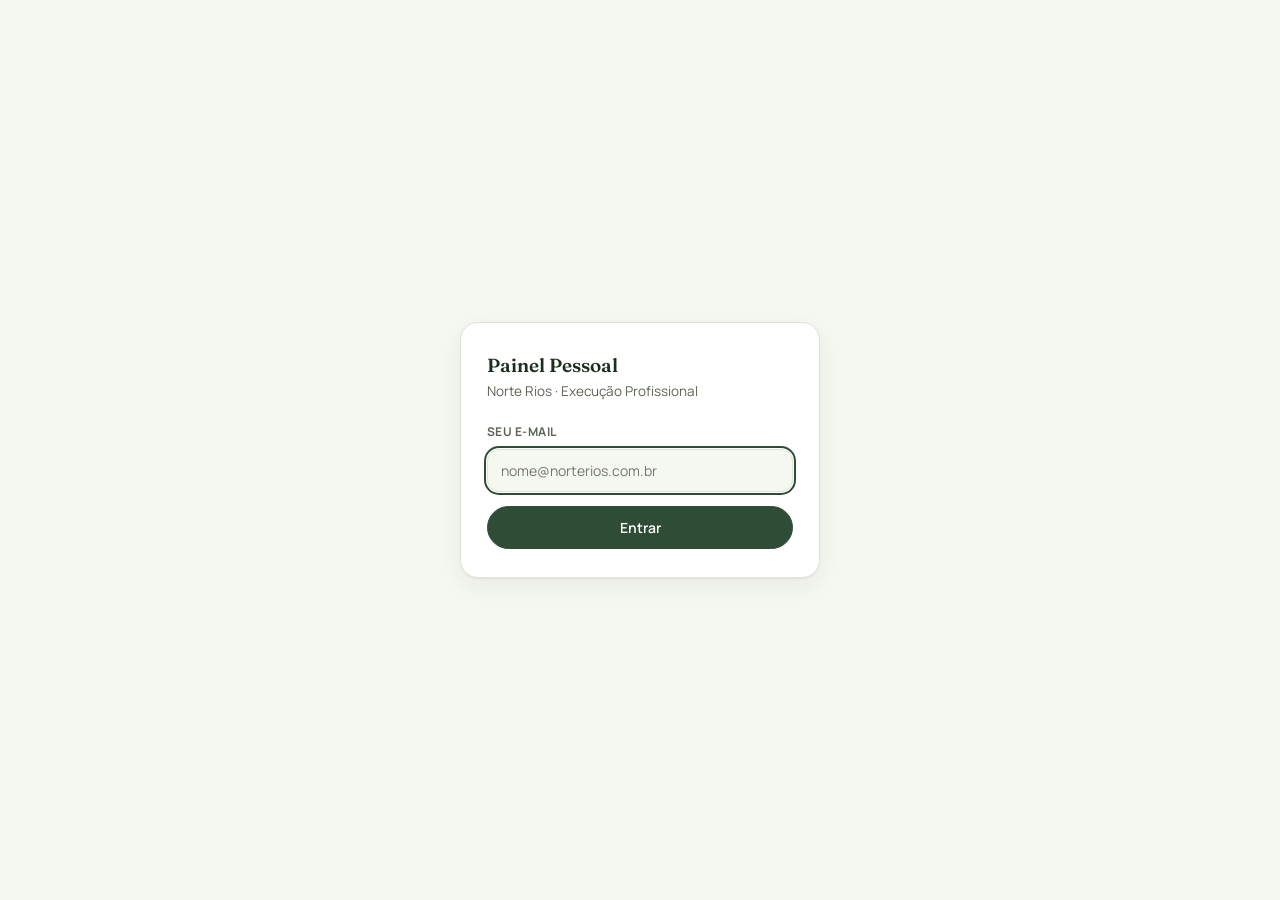
==== login.html @ a2fb215b "Adiciona tela de login por e-mail antes do painel login.html verifica o e-mail contra uma allowlist " ====
<!doctype html>
<html lang="pt-BR">
<head>
<meta charset="utf-8">
<meta name="viewport" content="width=device-width, initial-scale=1, viewport-fit=cover">
<title>Entrar — Painel Pessoal Norte Rios</title>
<link rel="stylesheet" href="https://fonts.googleapis.com/css2?family=Fraunces:opsz,wght@9..144,500;9..144,600;9..144,700&family=Manrope:wght@400;500;600;700;800&display=swap">
<style>
:root{
  color-scheme:light;
  --bg:#F5F7F1; --surface:#FFFFFF; --border:#DFE4D6;
  --text:#212A1C; --text-soft:#5B6455; --text-faint:#8B9382;
  --verde:#2F4C36; --verde-ink:#1C2E20;
  --vermelho:#B4553E; --vermelho-suave:#F7E3DD;
  --shadow:0 1px 2px rgba(30,38,24,.06), 0 8px 24px rgba(30,38,24,.06);
  --radius:18px; --radius-sm:12px;
  --font-display:'Fraunces',Georgia,serif; --font-body:'Manrope',-apple-system,BlinkMacSystemFont,'Segoe UI',sans-serif;
}
@media (prefers-color-scheme: dark){
  :root:not([data-theme="light"]){
    --bg:#171D14; --surface:#20281B; --border:#37432E;
    --text:#EBEEE3; --text-soft:#AEB89F; --text-faint:#7C8570;
    --verde:#8FBC9B; --verde-ink:#DDEAE0;
    --vermelho:#E08268; --vermelho-suave:#3C241D;
    --shadow:0 1px 2px rgba(0,0,0,.3), 0 8px 24px rgba(0,0,0,.35);
  }
}
:root[data-theme="dark"]{
  --bg:#171D14; --surface:#20281B; --border:#37432E;
  --text:#EBEEE3; --text-soft:#AEB89F; --text-faint:#7C8570;
  --verde:#8FBC9B; --verde-ink:#DDEAE0;
  --vermelho:#E08268; --vermelho-suave:#3C241D;
  --shadow:0 1px 2px rgba(0,0,0,.3), 0 8px 24px rgba(0,0,0,.35);
}
*{box-sizing:border-box;}
[hidden]{display:none!important;}
body{margin:0;min-height:100vh;display:flex;align-items:center;justify-content:center;padding:20px;background:var(--bg);color:var(--text);font-family:var(--font-body);font-size:15px;line-height:1.5;-webkit-font-smoothing:antialiased;}
.card{width:100%;max-width:360px;background:var(--surface);border:1px solid var(--border);border-radius:var(--radius);padding:28px 26px;box-shadow:var(--shadow);}
.brand{font-family:var(--font-display);font-weight:600;font-size:19px;color:var(--verde-ink);margin:0 0 2px;}
.sub{margin:0 0 22px;color:var(--text-soft);font-size:13.5px;}
.field-label{font-size:12px;font-weight:700;color:var(--text-soft);text-transform:uppercase;letter-spacing:.04em;margin:0 0 8px;display:block;}
input[type=email]{width:100%;border:1px solid var(--border);border-radius:var(--radius-sm);padding:11px 13px;background:var(--bg);color:var(--text);font-family:inherit;font-size:14px;}
input[type=email]:focus{outline:2px solid var(--verde);outline-offset:1px;}
.btn{margin-top:14px;width:100%;display:inline-flex;align-items:center;justify-content:center;gap:7px;border:1px solid var(--verde);background:var(--verde);color:#fff;border-radius:999px;padding:11px 14px;font-size:14px;font-weight:600;cursor:pointer;font-family:inherit;}
.btn:hover{opacity:.92;}
.error{margin-top:12px;display:flex;gap:8px;align-items:flex-start;background:var(--vermelho-suave);border:1px solid color-mix(in srgb, var(--vermelho) 40%, transparent);border-radius:var(--radius-sm);padding:10px 12px;font-size:13px;color:var(--text);}
.error b{color:var(--vermelho);}
</style>
</head>
<body>

<form class="card" id="loginForm" novalidate>
  <p class="brand">Painel Pessoal</p>
  <p class="sub">Norte Rios · Execução Profissional</p>
  <label class="field-label" for="inpEmail">Seu e-mail</label>
  <input type="email" id="inpEmail" placeholder="nome@norterios.com.br" autocomplete="email" required autofocus>
  <button type="submit" class="btn">Entrar</button>
  <div class="error" id="errBox" hidden><b>Acesso negado.</b><span id="errMsg">Este e-mail não está registrado no sistema.</span></div>
</form>

<script>
// Lista de e-mails autorizados a acessar o painel. Edite aqui para adicionar/remover pessoas.
const ALLOWED_EMAILS = [
  "tarciunifesspa@gmail.com",
  "diana.amorim.edu@gmail.com",
];
const AUTH_LS_KEY = "nr_painel_auth_v1";

function hasValidLogin(){
  try{
    const a = JSON.parse(localStorage.getItem(AUTH_LS_KEY) || "null");
    return !!(a && a.email);
  }catch(e){ return false; }
}

if(hasValidLogin()){
  location.replace("index.html");
}

const form = document.getElementById("loginForm");
const errBox = document.getElementById("errBox");
const input = document.getElementById("inpEmail");

form.addEventListener("submit", function(e){
  e.preventDefault();
  const email = input.value.trim().toLowerCase();
  const allowed = ALLOWED_EMAILS.map(x=>x.toLowerCase());
  if(email && allowed.includes(email)){
    localStorage.setItem(AUTH_LS_KEY, JSON.stringify({email, ts: Date.now()}));
    location.href = "index.html";
  } else {
    errBox.hidden = false;
    input.focus();
  }
});

input.addEventListener("input", function(){ errBox.hidden = true; });
</script>

</body>
</html>
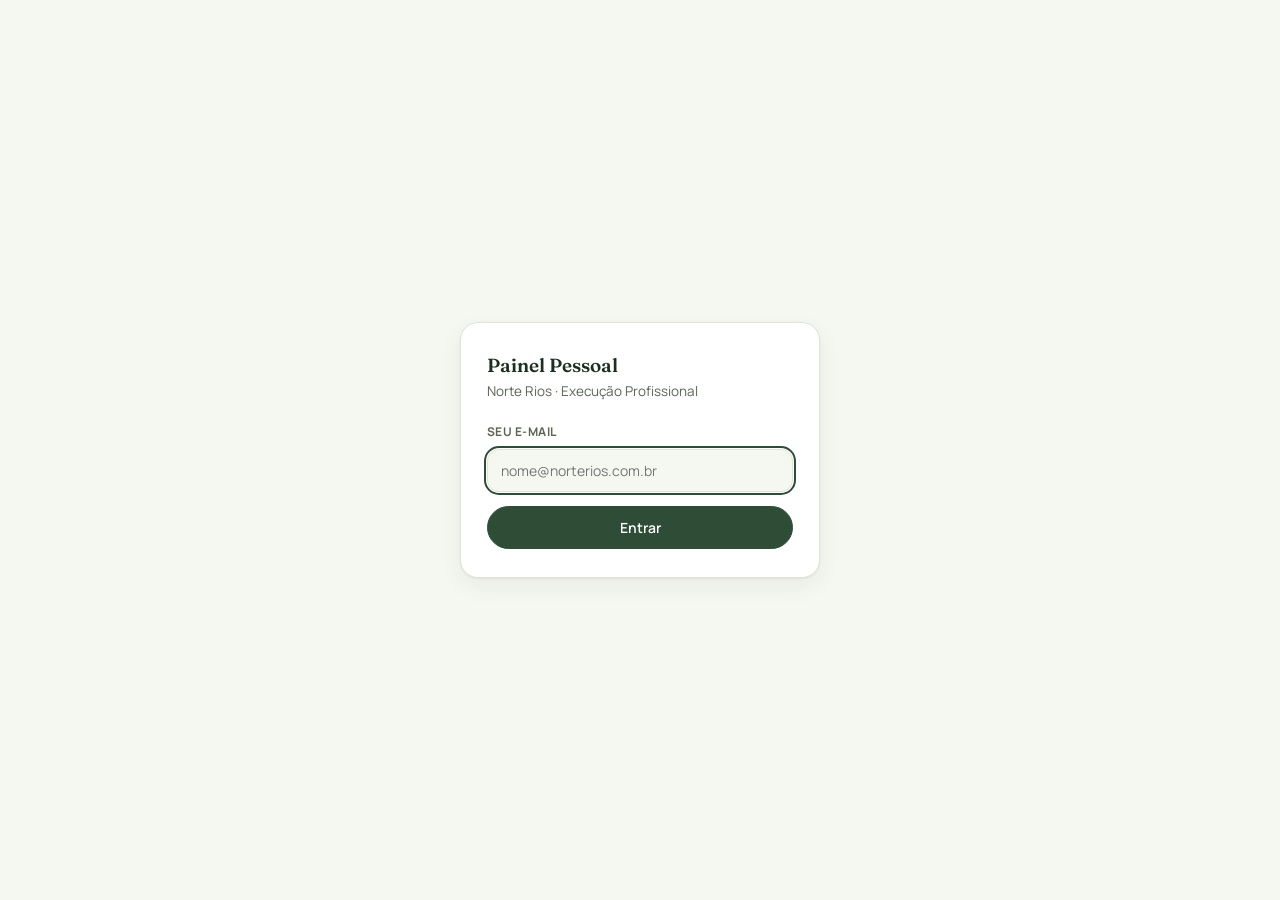
==== commit 3c3ce19f: "Migra dados estaticos e localStorage para Supabase/PostgreSQL - Adiciona supabase/schema.sql (16 tab" ====
--- a/login.html
+++ b/login.html
@@ -5,47 +5,8 @@
 <meta name="viewport" content="width=device-width, initial-scale=1, viewport-fit=cover">
 <title>Entrar — Painel Pessoal Norte Rios</title>
 <link rel="stylesheet" href="https://fonts.googleapis.com/css2?family=Fraunces:opsz,wght@9..144,500;9..144,600;9..144,700&family=Manrope:wght@400;500;600;700;800&display=swap">
-<style>
-:root{
-  color-scheme:light;
-  --bg:#F5F7F1; --surface:#FFFFFF; --border:#DFE4D6;
-  --text:#212A1C; --text-soft:#5B6455; --text-faint:#8B9382;
-  --verde:#2F4C36; --verde-ink:#1C2E20;
-  --vermelho:#B4553E; --vermelho-suave:#F7E3DD;
-  --shadow:0 1px 2px rgba(30,38,24,.06), 0 8px 24px rgba(30,38,24,.06);
-  --radius:18px; --radius-sm:12px;
-  --font-display:'Fraunces',Georgia,serif; --font-body:'Manrope',-apple-system,BlinkMacSystemFont,'Segoe UI',sans-serif;
-}
-@media (prefers-color-scheme: dark){
-  :root:not([data-theme="light"]){
-    --bg:#171D14; --surface:#20281B; --border:#37432E;
-    --text:#EBEEE3; --text-soft:#AEB89F; --text-faint:#7C8570;
-    --verde:#8FBC9B; --verde-ink:#DDEAE0;
-    --vermelho:#E08268; --vermelho-suave:#3C241D;
-    --shadow:0 1px 2px rgba(0,0,0,.3), 0 8px 24px rgba(0,0,0,.35);
-  }
-}
-:root[data-theme="dark"]{
-  --bg:#171D14; --surface:#20281B; --border:#37432E;
-  --text:#EBEEE3; --text-soft:#AEB89F; --text-faint:#7C8570;
-  --verde:#8FBC9B; --verde-ink:#DDEAE0;
-  --vermelho:#E08268; --vermelho-suave:#3C241D;
-  --shadow:0 1px 2px rgba(0,0,0,.3), 0 8px 24px rgba(0,0,0,.35);
-}
-*{box-sizing:border-box;}
-[hidden]{display:none!important;}
-body{margin:0;min-height:100vh;display:flex;align-items:center;justify-content:center;padding:20px;background:var(--bg);color:var(--text);font-family:var(--font-body);font-size:15px;line-height:1.5;-webkit-font-smoothing:antialiased;}
-.card{width:100%;max-width:360px;background:var(--surface);border:1px solid var(--border);border-radius:var(--radius);padding:28px 26px;box-shadow:var(--shadow);}
-.brand{font-family:var(--font-display);font-weight:600;font-size:19px;color:var(--verde-ink);margin:0 0 2px;}
-.sub{margin:0 0 22px;color:var(--text-soft);font-size:13.5px;}
-.field-label{font-size:12px;font-weight:700;color:var(--text-soft);text-transform:uppercase;letter-spacing:.04em;margin:0 0 8px;display:block;}
-input[type=email]{width:100%;border:1px solid var(--border);border-radius:var(--radius-sm);padding:11px 13px;background:var(--bg);color:var(--text);font-family:inherit;font-size:14px;}
-input[type=email]:focus{outline:2px solid var(--verde);outline-offset:1px;}
-.btn{margin-top:14px;width:100%;display:inline-flex;align-items:center;justify-content:center;gap:7px;border:1px solid var(--verde);background:var(--verde);color:#fff;border-radius:999px;padding:11px 14px;font-size:14px;font-weight:600;cursor:pointer;font-family:inherit;}
-.btn:hover{opacity:.92;}
-.error{margin-top:12px;display:flex;gap:8px;align-items:flex-start;background:var(--vermelho-suave);border:1px solid color-mix(in srgb, var(--vermelho) 40%, transparent);border-radius:var(--radius-sm);padding:10px 12px;font-size:13px;color:var(--text);}
-.error b{color:var(--vermelho);}
-</style>
+<link rel="stylesheet" href="css/tokens.css">
+<link rel="stylesheet" href="css/login.css">
 </head>
 <body>
 
@@ -58,44 +19,7 @@
   <div class="error" id="errBox" hidden><b>Acesso negado.</b><span id="errMsg">Este e-mail não está registrado no sistema.</span></div>
 </form>
 
-<script>
-// Lista de e-mails autorizados a acessar o painel. Edite aqui para adicionar/remover pessoas.
-const ALLOWED_EMAILS = [
-  "tarciunifesspa@gmail.com",
-  "diana.amorim.edu@gmail.com",
-];
-const AUTH_LS_KEY = "nr_painel_auth_v1";
-
-function hasValidLogin(){
-  try{
-    const a = JSON.parse(localStorage.getItem(AUTH_LS_KEY) || "null");
-    return !!(a && a.email);
-  }catch(e){ return false; }
-}
-
-if(hasValidLogin()){
-  location.replace("index.html");
-}
-
-const form = document.getElementById("loginForm");
-const errBox = document.getElementById("errBox");
-const input = document.getElementById("inpEmail");
-
-form.addEventListener("submit", function(e){
-  e.preventDefault();
-  const email = input.value.trim().toLowerCase();
-  const allowed = ALLOWED_EMAILS.map(x=>x.toLowerCase());
-  if(email && allowed.includes(email)){
-    localStorage.setItem(AUTH_LS_KEY, JSON.stringify({email, ts: Date.now()}));
-    location.href = "index.html";
-  } else {
-    errBox.hidden = false;
-    input.focus();
-  }
-});
-
-input.addEventListener("input", function(){ errBox.hidden = true; });
-</script>
+<script src="js/login.js"></script>
 
 </body>
 </html>
--- a/css/tokens.css
+++ b/css/tokens.css
@@ -0,0 +1,37 @@
+/* Design tokens compartilhados entre index.html e login.html.
+   Qualquer mudança de paleta/tipografia/raio deve ser feita aqui. */
+:root{
+  color-scheme:light;
+  --bg:#F5F7F1; --surface:#FFFFFF; --surface-2:#EEF1E8; --border:#DFE4D6;
+  --text:#212A1C; --text-soft:#5B6455; --text-faint:#8B9382;
+  --verde:#2F4C36; --verde-suave:#E4ECE2; --verde-ink:#1C2E20;
+  --laranja:#D9822E; --laranja-suave:#FAEBD9;
+  --teal:#3E7C79; --teal-suave:#E2EEEC;
+  --amarelo:#D9A22C; --amarelo-suave:#FAF0D9;
+  --vermelho:#B4553E; --vermelho-suave:#F7E3DD;
+  --shadow:0 1px 2px rgba(30,38,24,.06), 0 8px 24px rgba(30,38,24,.06);
+  --radius:18px; --radius-sm:12px;
+  --font-display:'Fraunces',Georgia,serif; --font-body:'Manrope',-apple-system,BlinkMacSystemFont,'Segoe UI',sans-serif;
+}
+@media (prefers-color-scheme: dark){
+  :root:not([data-theme="light"]){
+    --bg:#171D14; --surface:#20281B; --surface-2:#263020; --border:#37432E;
+    --text:#EBEEE3; --text-soft:#AEB89F; --text-faint:#7C8570;
+    --verde:#8FBC9B; --verde-suave:#26362A; --verde-ink:#DDEAE0;
+    --laranja:#F0A85E; --laranja-suave:#3A2C1B;
+    --teal:#7FC0BB; --teal-suave:#1E332F;
+    --amarelo:#F0C465; --amarelo-suave:#3A3018;
+    --vermelho:#E08268; --vermelho-suave:#3C241D;
+    --shadow:0 1px 2px rgba(0,0,0,.3), 0 8px 24px rgba(0,0,0,.35);
+  }
+}
+:root[data-theme="dark"]{
+  --bg:#171D14; --surface:#20281B; --surface-2:#263020; --border:#37432E;
+  --text:#EBEEE3; --text-soft:#AEB89F; --text-faint:#7C8570;
+  --verde:#8FBC9B; --verde-suave:#26362A; --verde-ink:#DDEAE0;
+  --laranja:#F0A85E; --laranja-suave:#3A2C1B;
+  --teal:#7FC0BB; --teal-suave:#1E332F;
+  --amarelo:#F0C465; --amarelo-suave:#3A3018;
+  --vermelho:#E08268; --vermelho-suave:#3C241D;
+  --shadow:0 1px 2px rgba(0,0,0,.3), 0 8px 24px rgba(0,0,0,.35);
+}
--- a/css/login.css
+++ b/css/login.css
@@ -0,0 +1,14 @@
+/* Estilos da tela de login (login.html). Tokens de cor/tipografia ficam em tokens.css. */
+*{box-sizing:border-box;}
+[hidden]{display:none!important;}
+body{margin:0;min-height:100vh;display:flex;align-items:center;justify-content:center;padding:20px;background:var(--bg);color:var(--text);font-family:var(--font-body);font-size:15px;line-height:1.5;-webkit-font-smoothing:antialiased;}
+.card{width:100%;max-width:360px;background:var(--surface);border:1px solid var(--border);border-radius:var(--radius);padding:28px 26px;box-shadow:var(--shadow);}
+.brand{font-family:var(--font-display);font-weight:600;font-size:19px;color:var(--verde-ink);margin:0 0 2px;}
+.sub{margin:0 0 22px;color:var(--text-soft);font-size:13.5px;}
+.field-label{font-size:12px;font-weight:700;color:var(--text-soft);text-transform:uppercase;letter-spacing:.04em;margin:0 0 8px;display:block;}
+input[type=email]{width:100%;border:1px solid var(--border);border-radius:var(--radius-sm);padding:11px 13px;background:var(--bg);color:var(--text);font-family:inherit;font-size:14px;}
+input[type=email]:focus{outline:2px solid var(--verde);outline-offset:1px;}
+.btn{margin-top:14px;width:100%;display:inline-flex;align-items:center;justify-content:center;gap:7px;border:1px solid var(--verde);background:var(--verde);color:#fff;border-radius:999px;padding:11px 14px;font-size:14px;font-weight:600;cursor:pointer;font-family:inherit;}
+.btn:hover{opacity:.92;}
+.error{margin-top:12px;display:flex;gap:8px;align-items:flex-start;background:var(--vermelho-suave);border:1px solid color-mix(in srgb, var(--vermelho) 40%, transparent);border-radius:var(--radius-sm);padding:10px 12px;font-size:13px;color:var(--text);}
+.error b{color:var(--vermelho);}
